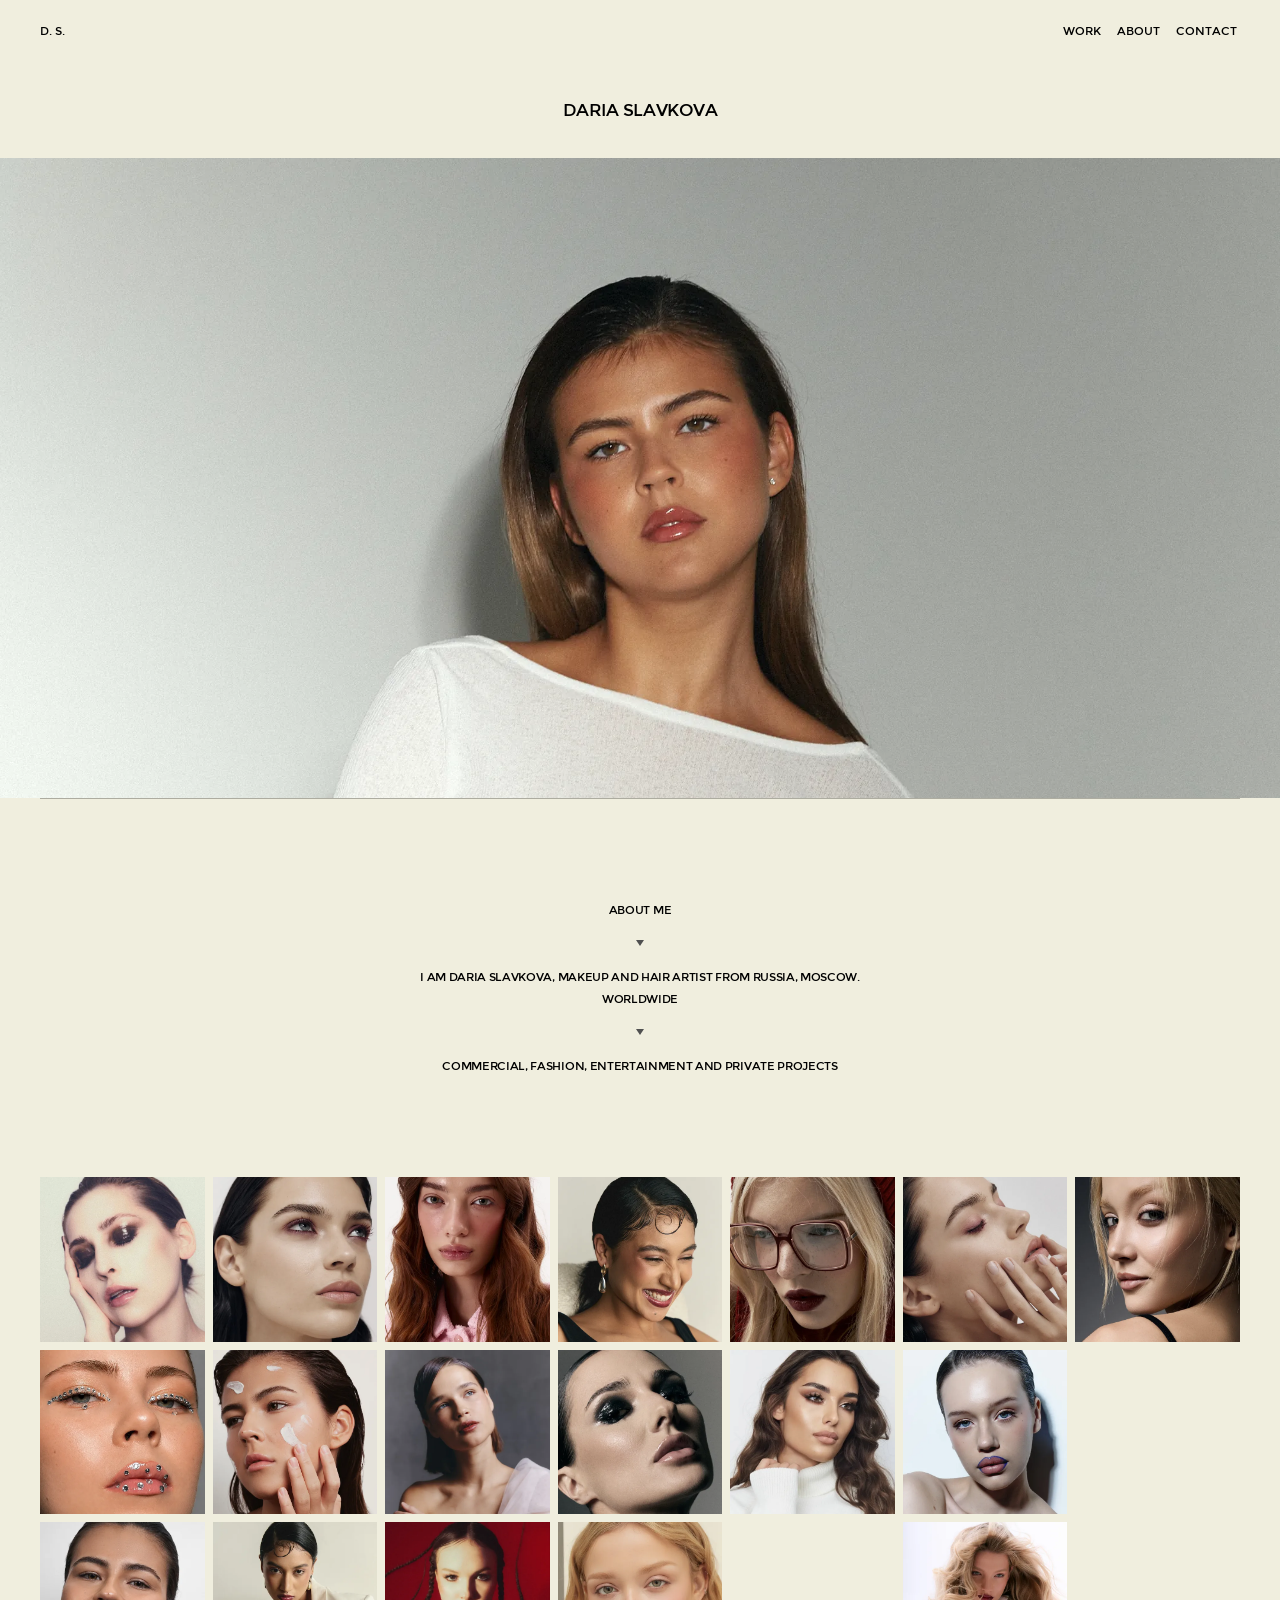
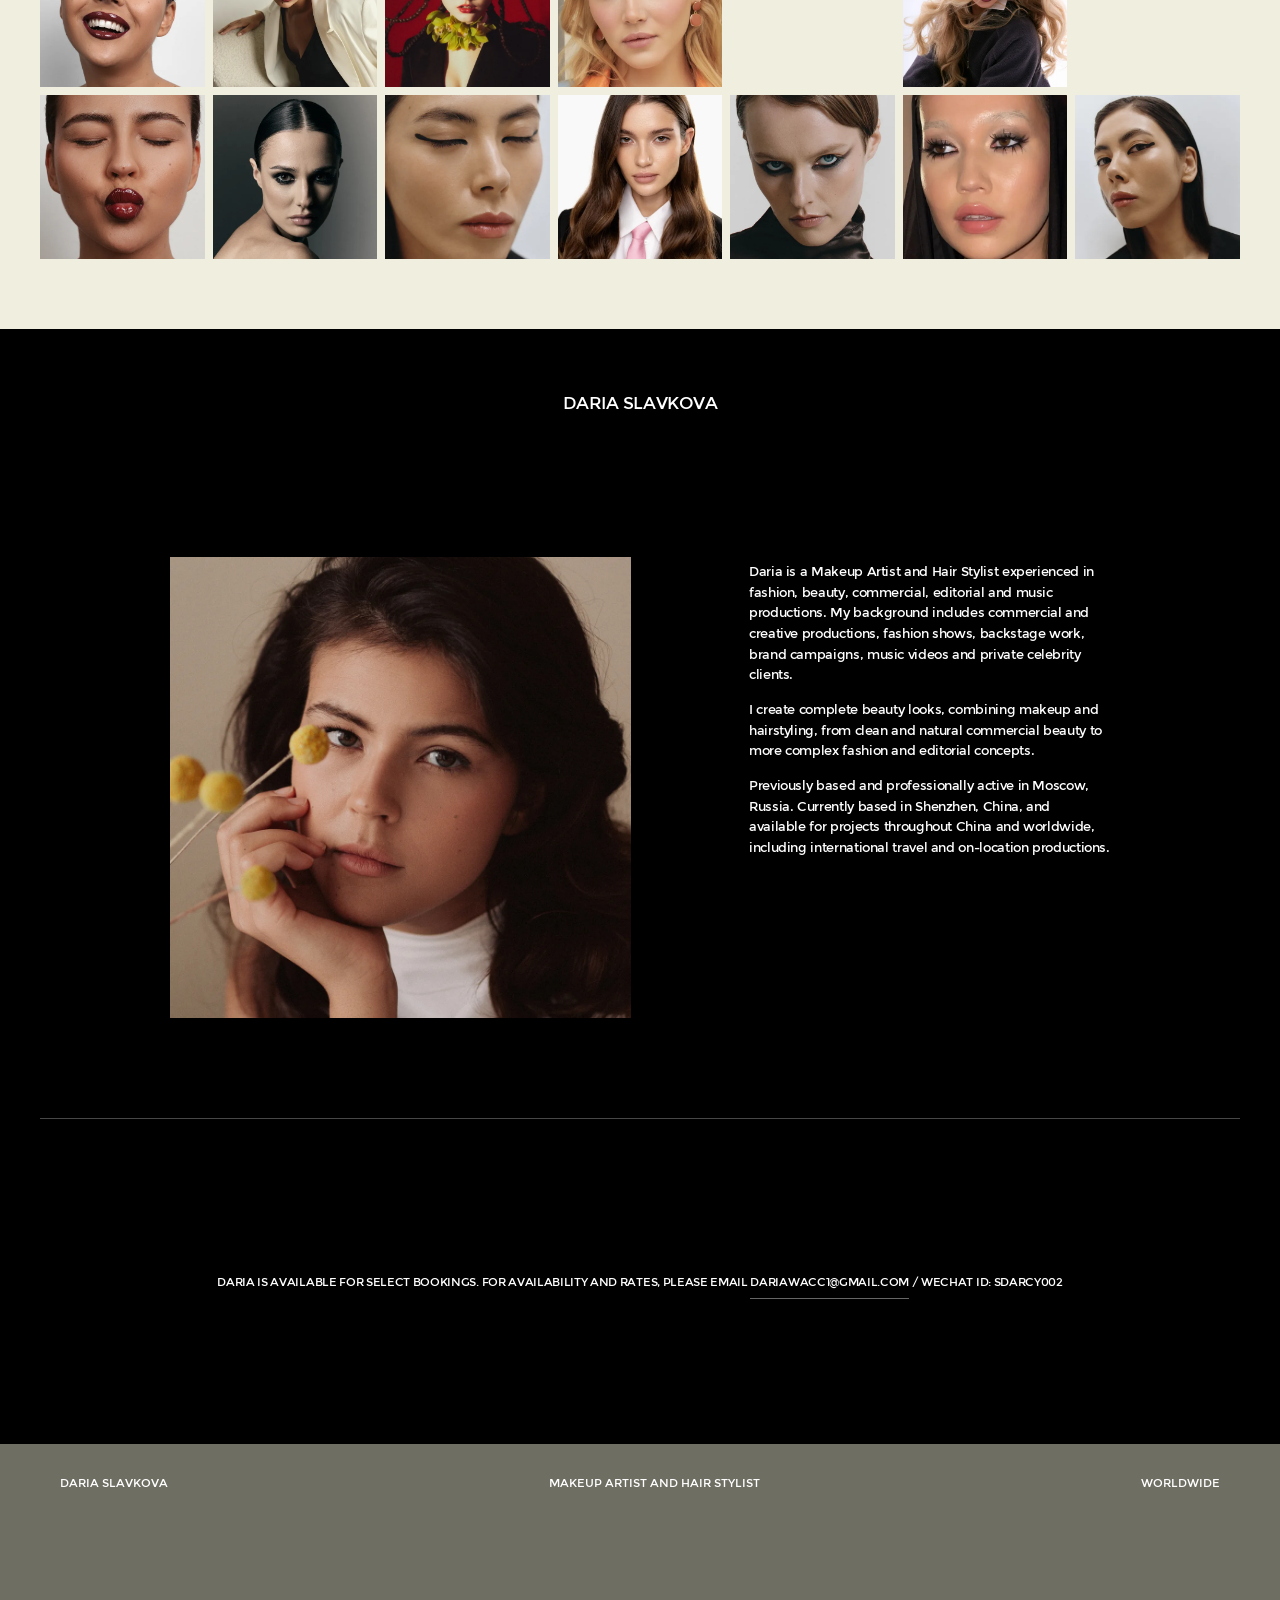
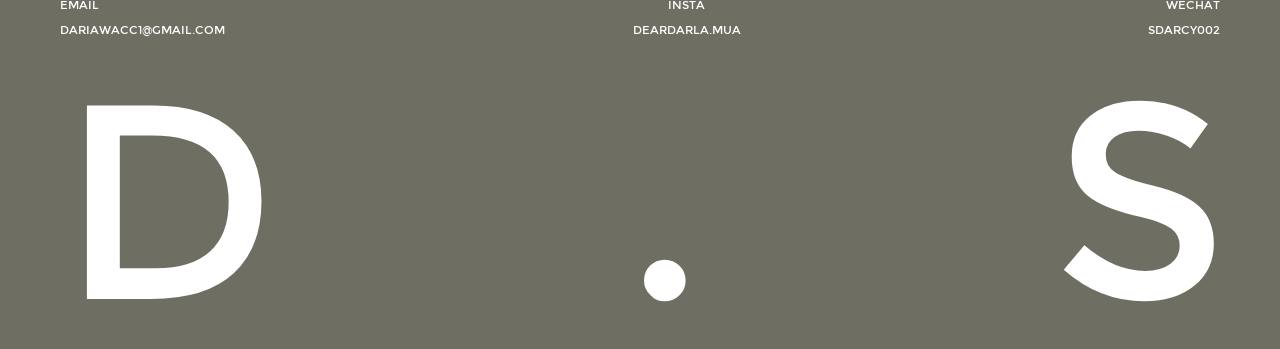
==== index.html @ 0c7ad2c8 "Одностраничный сайт-визитка из макета Figma Секции Home и /about макета сведены в одну страницу: шап" ====
<!DOCTYPE html>
<html lang="en">
<head>
<meta charset="utf-8">
<meta name="viewport" content="width=device-width, initial-scale=1">
<title>Daria Slavkova — Makeup Artist & Hair Stylist</title>
<meta name="description" content="Daria Slavkova — makeup artist and hair stylist. Commercial, fashion, entertainment and private projects. Based in Shenzhen, China. Worldwide.">
<meta property="og:title" content="Daria Slavkova — Makeup Artist & Hair Stylist">
<meta property="og:description" content="Commercial, fashion, entertainment and private projects. Worldwide.">
<meta property="og:type" content="website">
<meta property="og:image" content="assets/img/portrait.webp">
<meta name="theme-color" content="#F0EEDE">
<link rel="icon" href="data:image/svg+xml,%3Csvg xmlns='http://www.w3.org/2000/svg' viewBox='0 0 32 32'%3E%3Crect width='32' height='32' fill='%23F0EEDE'/%3E%3Ctext x='16' y='22' font-family='Arial' font-size='15' text-anchor='middle' fill='%23000'%3ED.S%3C/text%3E%3C/svg%3E">
<link rel="preload" href="assets/fonts/nats.woff2" as="font" type="font/woff2" crossorigin>
<link rel="stylesheet" href="assets/css/style.css">
</head>
<body>

<a class="skip" href="#work">Skip to work</a>

<header class="site-header" id="top">
  <div class="wrap header-inner">
    <a class="logo" href="#top">D. S.</a>
    <nav class="nav">
      <a href="#work">Work</a>
      <a href="#about">About</a>
      <a href="#contact">Contact</a>
    </nav>
  </div>
</header>

<main>

  <section class="hero">
    <div class="wrap">
      <h1 class="name">Daria Slavkova</h1>
    </div>
    <figure class="hero-media reveal">
      <img src="assets/img/hero.webp" alt="Portrait of Daria Slavkova" width="2000" height="1111" fetchpriority="high" decoding="async">
    </figure>
  </section>

  <section class="intro" id="about-me">
    <div class="wrap">
      <hr class="rule">
      <div class="intro-body reveal">
        <p class="eyebrow">About me</p>
        <span class="arrow" aria-hidden="true"></span>
        <p class="lead">I am Daria Slavkova, makeup and hair artist from Russia, Moscow.<br>Worldwide</p>
        <span class="arrow" aria-hidden="true"></span>
        <p class="lead">Commercial, fashion, entertainment and private projects</p>
      </div>
    </div>
  </section>

  <section class="work" id="work">
    <div class="wrap">
      <h2 class="sr-only">Work</h2>
      <div class="grid" id="grid"></div>
    </div>
  </section>

  <section class="about" id="about">
    <div class="wrap">
      <h2 class="name name--light">Daria Slavkova</h2>
      <div class="about-body reveal">
        <figure class="about-photo">
          <img src="assets/img/portrait.webp" alt="Daria Slavkova" width="1000" height="1000" loading="lazy" decoding="async">
        </figure>
        <div class="about-text">
          <p>Daria is a Makeup Artist and Hair Stylist experienced in fashion, beauty, commercial, editorial and music productions. My background includes commercial and creative productions, fashion shows, backstage work, brand campaigns, music videos and private celebrity clients.</p>
          <p>I create complete beauty looks, combining makeup and hairstyling, from clean and natural commercial beauty to more complex fashion and editorial concepts.</p>
          <p>Previously based and professionally active in Moscow, Russia. Currently based in Shenzhen, China, and available for projects throughout China and worldwide, including international travel and on-location productions.</p>
        </div>
      </div>
    </div>
  </section>

  <section class="contact" id="contact">
    <div class="wrap">
      <hr class="rule rule--light">
      <p class="cta reveal">Daria is available for select bookings. For availability and rates, please email
        <a href="mailto:dariawacc1@gmail.com">dariawacc1@gmail.com</a> / WeChat ID: Sdarcy002</p>
    </div>
  </section>

</main>

<footer class="site-footer">
  <div class="wrap">
    <div class="foot-row foot-row--top">
      <span>Daria Slavkova</span>
      <span>Makeup artist and hair stylist</span>
      <span>Worldwide</span>
    </div>
    <div class="foot-row foot-row--links">
      <a href="mailto:dariawacc1@gmail.com">Email<br>dariawacc1@gmail.com</a>
      <a href="https://instagram.com/deardarla.mua" target="_blank" rel="noopener">Insta<br>deardarla.mua</a>
      <span>WeChat<br>Sdarcy002</span>
    </div>
    <div class="initials" aria-hidden="true"><span>D</span><span>.</span><span>S</span></div>
  </div>
</footer>

<div class="lightbox" id="lightbox" role="dialog" aria-modal="true" aria-label="Photo viewer" hidden>
  <button class="lb-btn lb-close" type="button" aria-label="Close">&times;</button>
  <button class="lb-btn lb-prev" type="button" aria-label="Previous">&#8249;</button>
  <button class="lb-btn lb-next" type="button" aria-label="Next">&#8250;</button>
  <img class="lb-img" id="lbImg" alt="">
  <p class="lb-count" id="lbCount"></p>
</div>

<script src="assets/js/main.js"></script>
</body>
</html>
---- assets/css/style.css ----
@font-face{
  font-family:"NATS";
  src:url("../fonts/nats.woff2") format("woff2");
  font-weight:400;font-style:normal;font-display:swap;
}

:root{
  --cream:#F0EEDE;
  --ink:#000;
  --khaki:#6F6E63;
  --arrow:#505050;
  --wrap:1240px;
  --gap:8px;
}

*,*::before,*::after{box-sizing:border-box}
html{scroll-behavior:smooth}
body{
  margin:0;
  background:var(--cream);
  color:var(--ink);
  font-family:"NATS",Arial,Helvetica,sans-serif;
  font-size:16px;
  line-height:1.15;
  -webkit-font-smoothing:antialiased;
}
img{display:block;max-width:100%;height:auto}
a{color:inherit;text-decoration:none}
h1,h2,p{margin:0}

.wrap{width:100%;max-width:var(--wrap);margin:0 auto;padding:0 20px}
.sr-only{position:absolute;width:1px;height:1px;overflow:hidden;clip:rect(0 0 0 0);white-space:nowrap}
.skip{position:absolute;left:-9999px;top:0;background:#000;color:#fff;padding:10px 16px;z-index:100}
.skip:focus{left:0}

/* ---------- header ---------- */
.site-header{
  position:sticky;top:0;z-index:40;
  background:rgba(240,238,222,.92);
  backdrop-filter:blur(8px);
  transition:background .3s ease,color .3s ease;
}
.header-inner{
  display:flex;align-items:center;justify-content:space-between;
  height:62px;
}
.logo,.nav a{
  text-transform:uppercase;font-size:16px;letter-spacing:0;
}
.nav{display:flex;gap:10px}
.nav a{padding:5px 3px;position:relative}
.nav a::after{
  content:"";position:absolute;left:3px;right:3px;bottom:2px;height:1px;
  background:currentColor;transform:scaleX(0);transform-origin:right;
  transition:transform .35s cubic-bezier(.2,.7,.3,1);
}
.nav a:hover::after,.nav a:focus-visible::after{transform:scaleX(1);transform-origin:left}
.site-header.on-dark{background:rgba(0,0,0,.85);color:#fff}

/* ---------- hero ---------- */
.name{
  text-transform:uppercase;text-align:center;
  font-size:24px;font-weight:400;letter-spacing:-.48px;line-height:1.15;
  padding:34px 0;
}
.name--light{color:#fff;padding:60px 0 40px}
.hero-media{margin:0;width:100%;height:clamp(340px,50vw,680px);overflow:hidden}
.hero-media img{width:100%;height:100%;object-fit:cover;object-position:50% 45%}

/* ---------- intro ---------- */
.rule{border:0;border-top:1px solid rgba(0,0,0,.28);margin:0}
.rule--light{border-top-color:rgba(255,255,255,.28)}
.intro-body{
  display:flex;flex-direction:column;align-items:center;gap:20px;
  padding:100px 0;text-align:center;
}
.eyebrow,.lead{
  text-transform:uppercase;font-size:16px;letter-spacing:-.32px;line-height:1.35;
}
.arrow{
  width:0;height:0;
  border-left:4px solid transparent;border-right:4px solid transparent;
  border-top:6px solid var(--arrow);
}

/* ---------- work grid ---------- */
.work{padding-bottom:70px}
.grid{
  display:grid;grid-template-columns:repeat(7,1fr);gap:var(--gap);
}
.grid button{
  border:0;padding:0;margin:0;background:none;cursor:zoom-in;
  aspect-ratio:1/1;overflow:hidden;display:block;
}
.grid img{
  width:100%;height:100%;object-fit:cover;
  transition:transform .6s cubic-bezier(.2,.7,.3,1),opacity .4s ease;
}
.grid button:hover img{transform:scale(1.06)}
.grid button:focus-visible{outline:2px solid #000;outline-offset:2px}

/* ---------- about ---------- */
.about{background:#000;color:#fff}
.about-body{
  display:flex;gap:118px;align-items:flex-start;
  padding:100px 0 100px 130px;
}
.about-photo{margin:0;flex:0 0 461px;max-width:461px}
.about-photo img{width:100%;aspect-ratio:1/1;object-fit:cover}
.about-text{max-width:361px;display:flex;flex-direction:column;gap:14px;padding-top:4px}
.about-text p{font-size:18px;line-height:1.15;letter-spacing:-.36px}

/* ---------- contact ---------- */
.contact{background:#000;color:#fff}
.cta{
  text-transform:uppercase;text-align:center;font-size:16px;letter-spacing:-.32px;
  line-height:1.6;padding:150px 20px;max-width:1080px;margin:0 auto;
}
.cta a{border-bottom:1px solid rgba(255,255,255,.4)}
.cta a:hover{border-bottom-color:#fff}

/* ---------- footer ---------- */
.site-footer{background:var(--khaki);color:#fff;padding:30px 0 40px;overflow:hidden}
.site-footer .wrap{padding:0 40px}
.foot-row{display:flex;justify-content:space-between;gap:24px;text-transform:uppercase}
.foot-row--top{padding-bottom:100px}
.foot-row--links{padding-bottom:36px;line-height:1.55}
.foot-row--links a:hover{opacity:.75}
.foot-row span:nth-child(2),.foot-row a:nth-child(2){text-align:center}
.foot-row span:nth-child(3),.foot-row a:nth-child(3){text-align:right}
.initials{
  display:flex;justify-content:space-between;align-items:flex-end;
  font-size:clamp(90px,30vw,605px);line-height:.6;letter-spacing:-.02em;
  user-select:none;
}

/* ---------- lightbox ---------- */
.lightbox{
  position:fixed;inset:0;z-index:90;background:rgba(0,0,0,.94);
  display:flex;align-items:center;justify-content:center;
  opacity:0;transition:opacity .25s ease;
}
.lightbox[hidden]{display:none}
.lightbox.open{opacity:1}
.lb-img{max-width:92vw;max-height:88vh;object-fit:contain}
.lb-btn{
  position:absolute;background:none;border:0;color:#fff;cursor:pointer;
  font-size:40px;line-height:1;padding:12px 18px;opacity:.7;transition:opacity .2s;
}
.lb-btn:hover{opacity:1}
.lb-close{top:8px;right:14px;font-size:36px}
.lb-prev{left:6px;top:50%;transform:translateY(-50%)}
.lb-next{right:6px;top:50%;transform:translateY(-50%)}
.lb-count{
  position:absolute;bottom:18px;left:0;right:0;text-align:center;
  color:#fff;opacity:.7;text-transform:uppercase;font-size:14px;margin:0;
}
body.lb-open{overflow:hidden}

/* ---------- reveal ---------- */
.reveal{opacity:0;transform:translateY(18px);transition:opacity .7s ease,transform .7s cubic-bezier(.2,.7,.3,1)}
.reveal.in{opacity:1;transform:none}
.grid img.pending{opacity:0}

/* ---------- responsive ---------- */
@media (max-width:1100px){
  .about-body{padding:80px 0;gap:60px}
  .about-photo{flex:0 0 42%}
}
@media (max-width:900px){
  .grid{grid-template-columns:repeat(5,1fr)}
  .intro-body{padding:70px 0}
  .cta{padding:100px 10px;line-height:1.7}
  .foot-row--top{padding-bottom:60px}
}
@media (max-width:700px){
  .about-body{flex-direction:column;padding:60px 0;gap:32px}
  .about-photo{flex:none;max-width:100%;width:100%}
  .about-text{max-width:100%}
  .foot-row{flex-direction:column;gap:14px;text-align:left}
  .foot-row span,.foot-row a{text-align:left !important}
  .foot-row--top{padding-bottom:40px}
  .site-footer .wrap{padding:0 20px}
  .hero-media{height:clamp(360px,80vw,520px)}
}
@media (max-width:520px){
  .grid{grid-template-columns:repeat(3,1fr)}
  .name{padding:24px 0}
  .lb-btn{font-size:30px}
}
@media (prefers-reduced-motion:reduce){
  html{scroll-behavior:auto}
  .reveal{opacity:1;transform:none;transition:none}
  .grid img{transition:none}
}
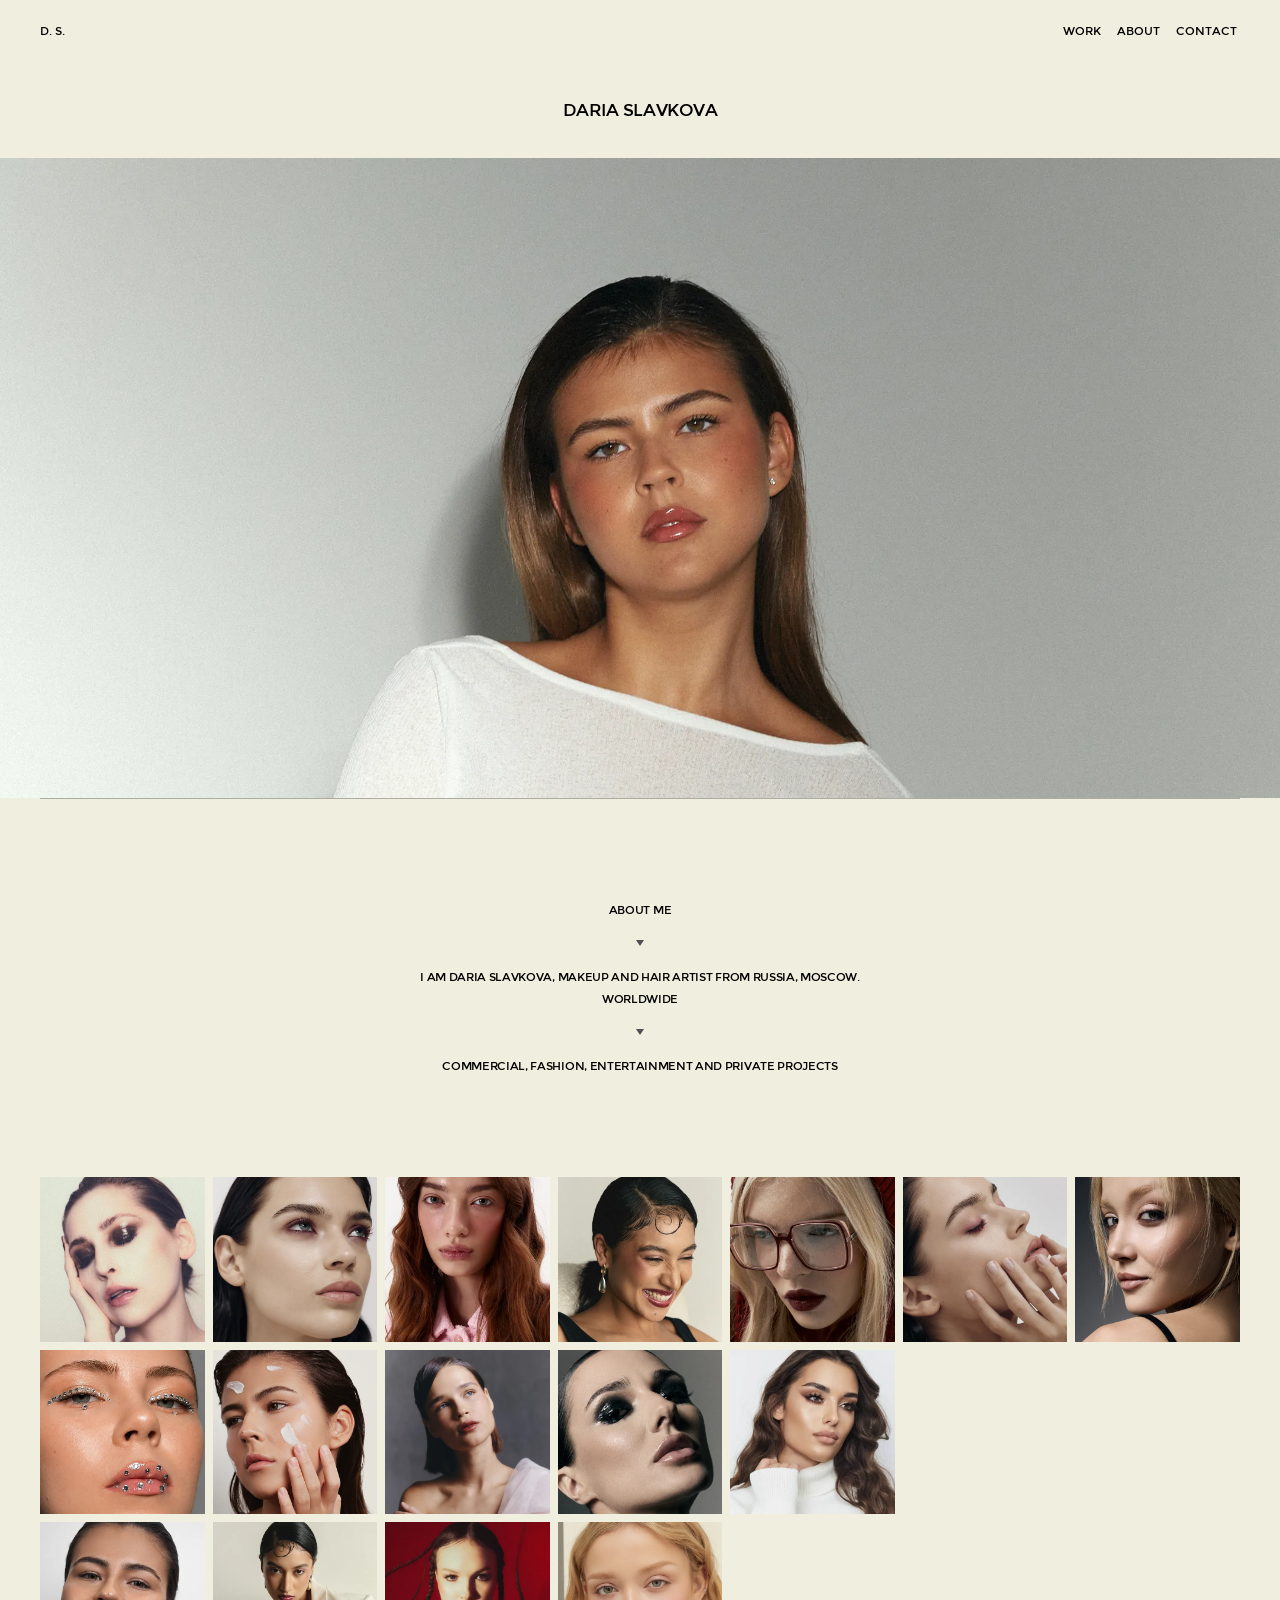
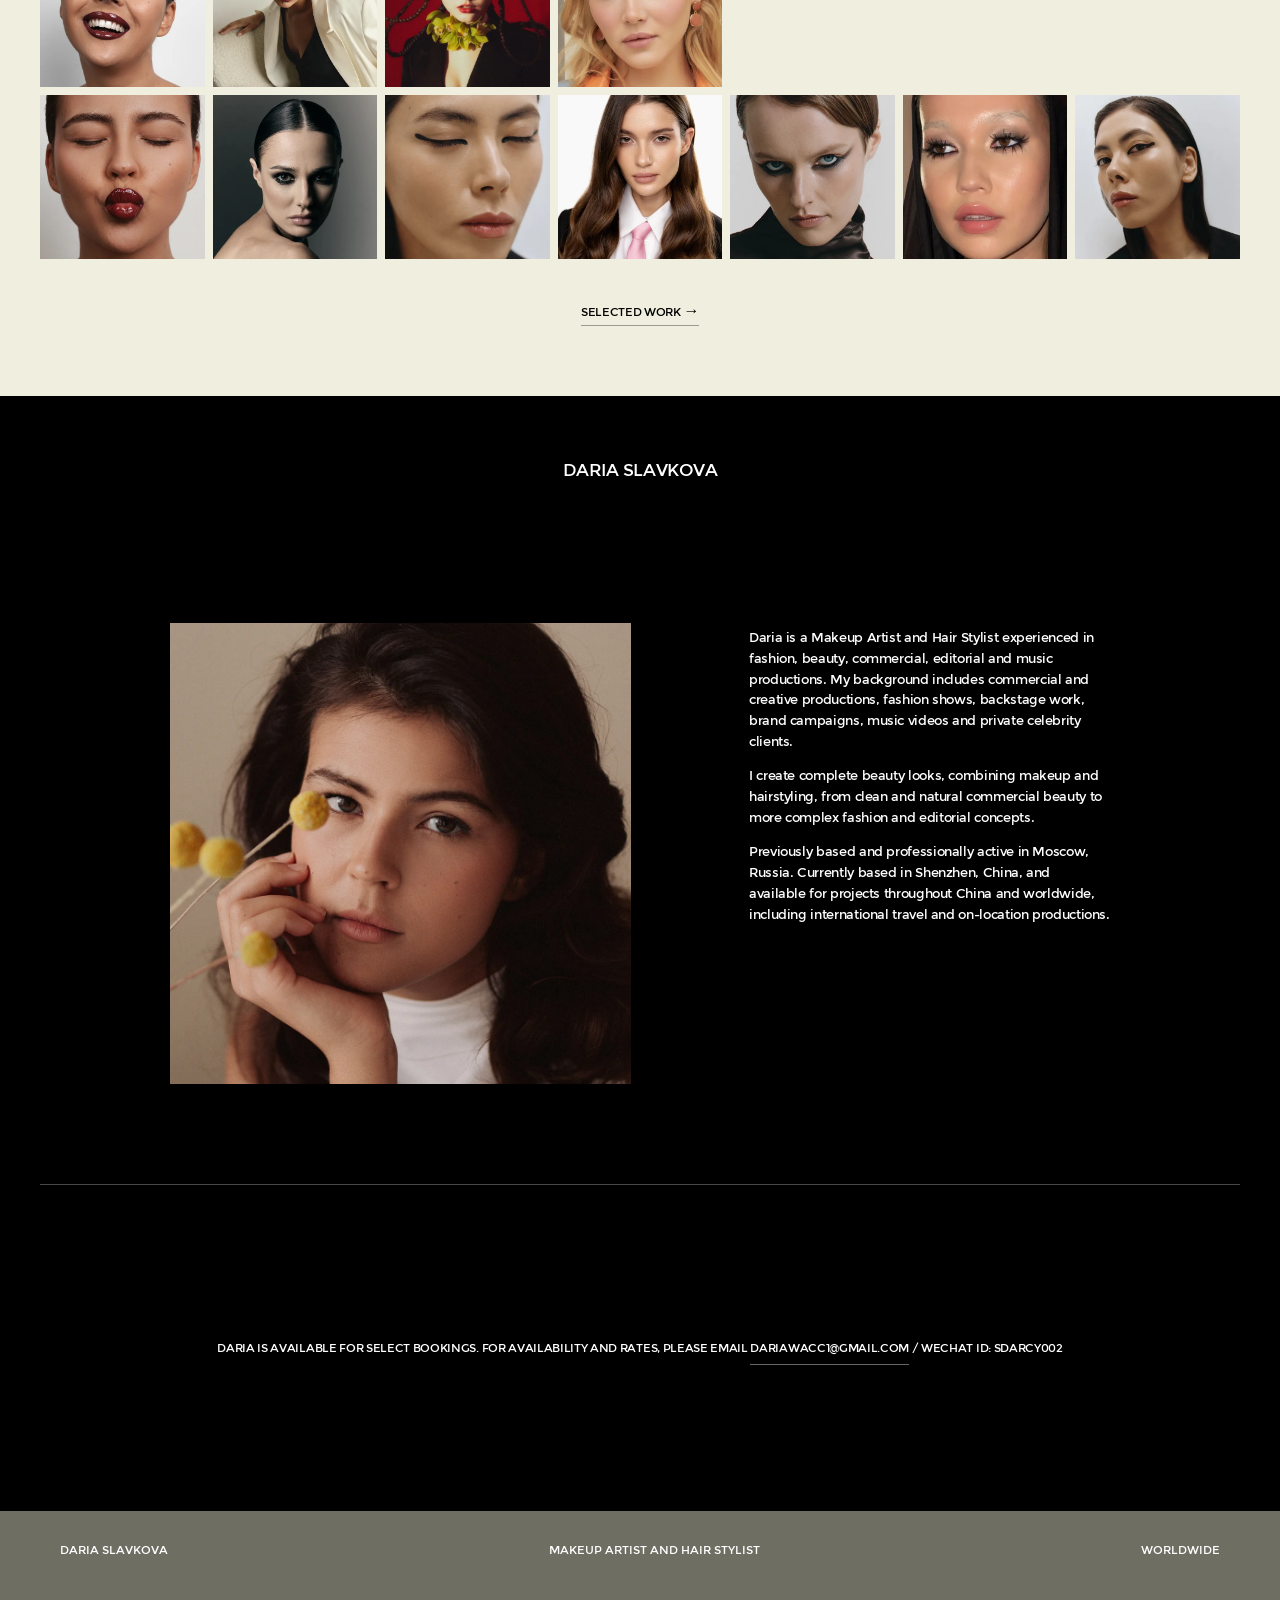
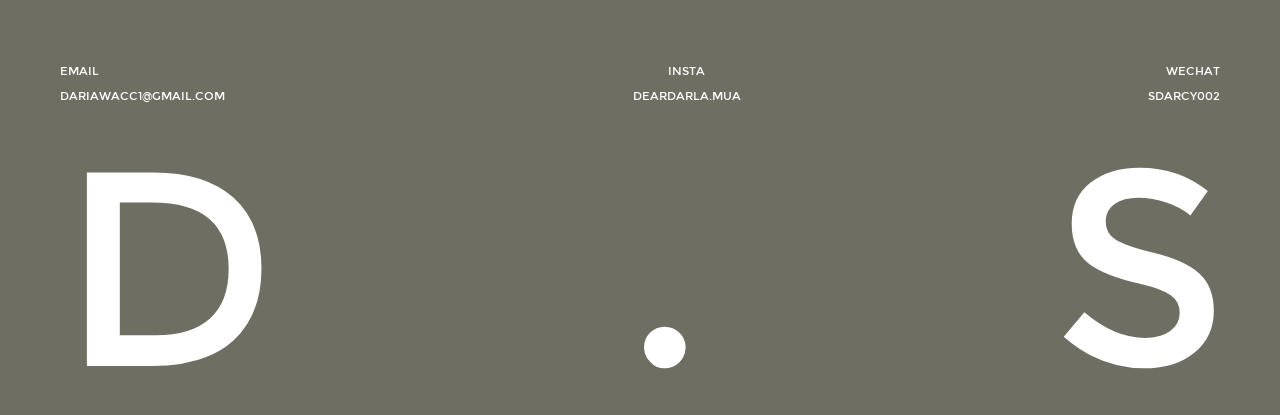
==== commit 640328d6: "Раздел Selected work и фикс позиции скролла - work.html: лента листа /work макета — 18 пар снимков, " ====
--- a/index.html
+++ b/index.html
@@ -13,6 +13,7 @@
 <link rel="icon" href="data:image/svg+xml,%3Csvg xmlns='http://www.w3.org/2000/svg' viewBox='0 0 32 32'%3E%3Crect width='32' height='32' fill='%23F0EEDE'/%3E%3Ctext x='16' y='22' font-family='Arial' font-size='15' text-anchor='middle' fill='%23000'%3ED.S%3C/text%3E%3C/svg%3E">
 <link rel="preload" href="assets/fonts/nats.woff2" as="font" type="font/woff2" crossorigin>
 <link rel="stylesheet" href="assets/css/style.css">
+<script>if('scrollRestoration' in history)history.scrollRestoration='manual';</script>
 </head>
 <body>
 
@@ -22,7 +23,7 @@
   <div class="wrap header-inner">
     <a class="logo" href="#top">D. S.</a>
     <nav class="nav">
-      <a href="#work">Work</a>
+      <a href="work.html">Work</a>
       <a href="#about">About</a>
       <a href="#contact">Contact</a>
     </nav>
@@ -57,6 +58,7 @@
     <div class="wrap">
       <h2 class="sr-only">Work</h2>
       <div class="grid" id="grid"></div>
+      <p class="work-more"><a href="work.html">Selected work &#8594;</a></p>
     </div>
   </section>
 
--- a/assets/css/style.css
+++ b/assets/css/style.css
@@ -193,3 +193,55 @@
   .reveal{opacity:1;transform:none;transition:none}
   .grid img{transition:none}
 }
+
+/* ---------- work page ---------- */
+.work-page{background:#fff}
+.work-page .site-header{background:rgba(255,255,255,.92)}
+.w-main{padding-bottom:90px}
+.w-section{text-align:center;padding:80px 0 50px}
+.w-section h2,.w-section .sub{
+  font-size:24px;font-weight:400;text-transform:uppercase;
+  letter-spacing:-.48px;line-height:1.15;
+}
+.w-section .sub{margin-top:8px}
+.w-pair{display:grid;grid-template-columns:1fr 1fr;gap:50px}
+.w-pair+.w-pair{margin-top:50px}
+.w-pair button{
+  border:0;padding:0;margin:0;background:none;cursor:zoom-in;
+  display:block;overflow:hidden;aspect-ratio:567/701;
+}
+.w-pair img{
+  width:100%;height:100%;object-fit:cover;
+  transition:transform .6s cubic-bezier(.2,.7,.3,1);
+}
+.w-pair button:hover img{transform:scale(1.03)}
+.w-pair button:focus-visible{outline:2px solid #000;outline-offset:2px}
+.w-credit{
+  display:flex;flex-wrap:wrap;justify-content:center;gap:8px 40px;
+  text-transform:uppercase;font-size:24px;letter-spacing:-.48px;
+  padding:70px 0;text-align:center;
+}
+.site-footer--dark{background:#000}
+
+/* ссылка с главной на полный раздел работ */
+.work-more{
+  display:flex;justify-content:center;padding:44px 0 0;
+  text-transform:uppercase;font-size:16px;letter-spacing:-.32px;
+}
+.work-more a{border-bottom:1px solid rgba(0,0,0,.35);padding-bottom:3px}
+.work-more a:hover{border-bottom-color:#000}
+
+/* якоря не уезжают под липкую шапку */
+#about,#contact,#work,#about-me{scroll-margin-top:62px}
+
+@media (max-width:900px){
+  .w-pair{gap:20px}
+  .w-pair+.w-pair{margin-top:20px}
+  .w-credit{font-size:16px;padding:40px 0;gap:6px 24px}
+  .w-section{padding:50px 0 30px}
+  .w-section h2,.w-section .sub{font-size:18px}
+}
+@media (max-width:600px){
+  .w-pair{grid-template-columns:1fr;gap:12px}
+  .w-pair+.w-pair{margin-top:12px}
+}
